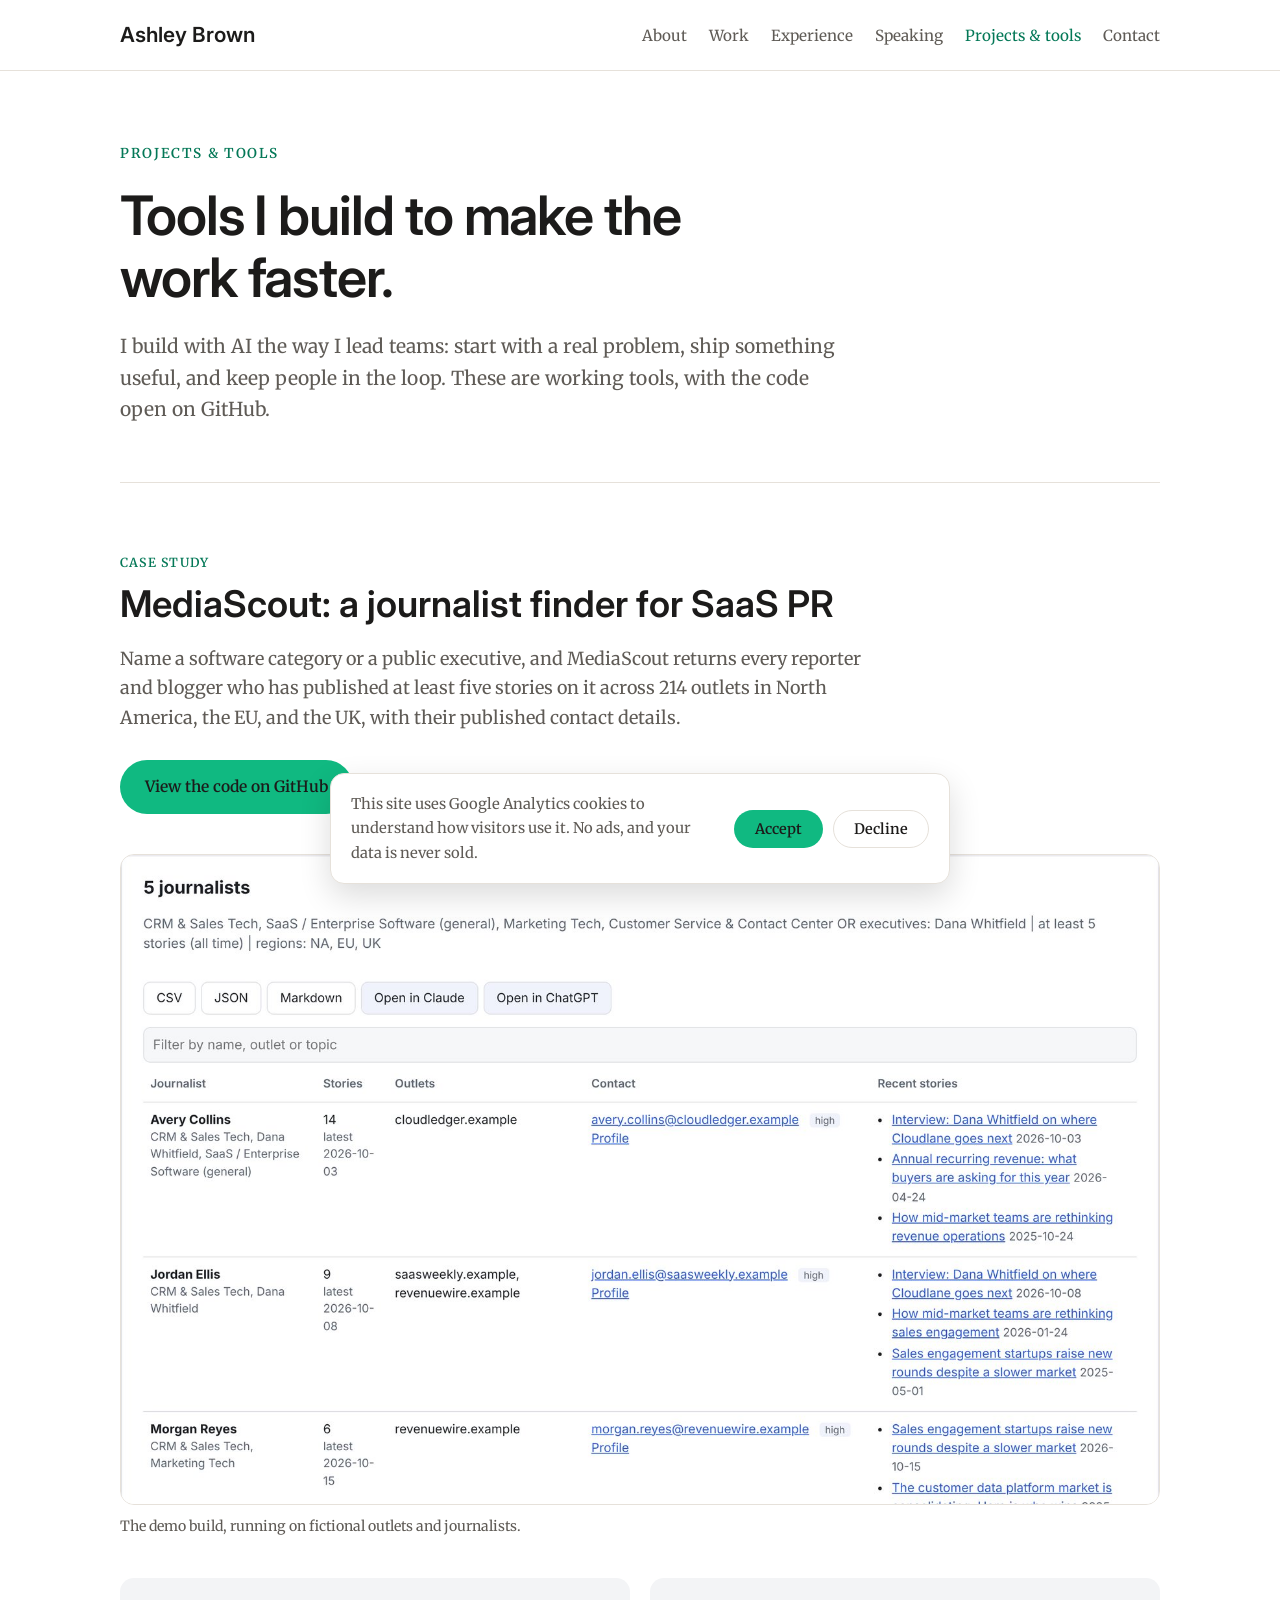
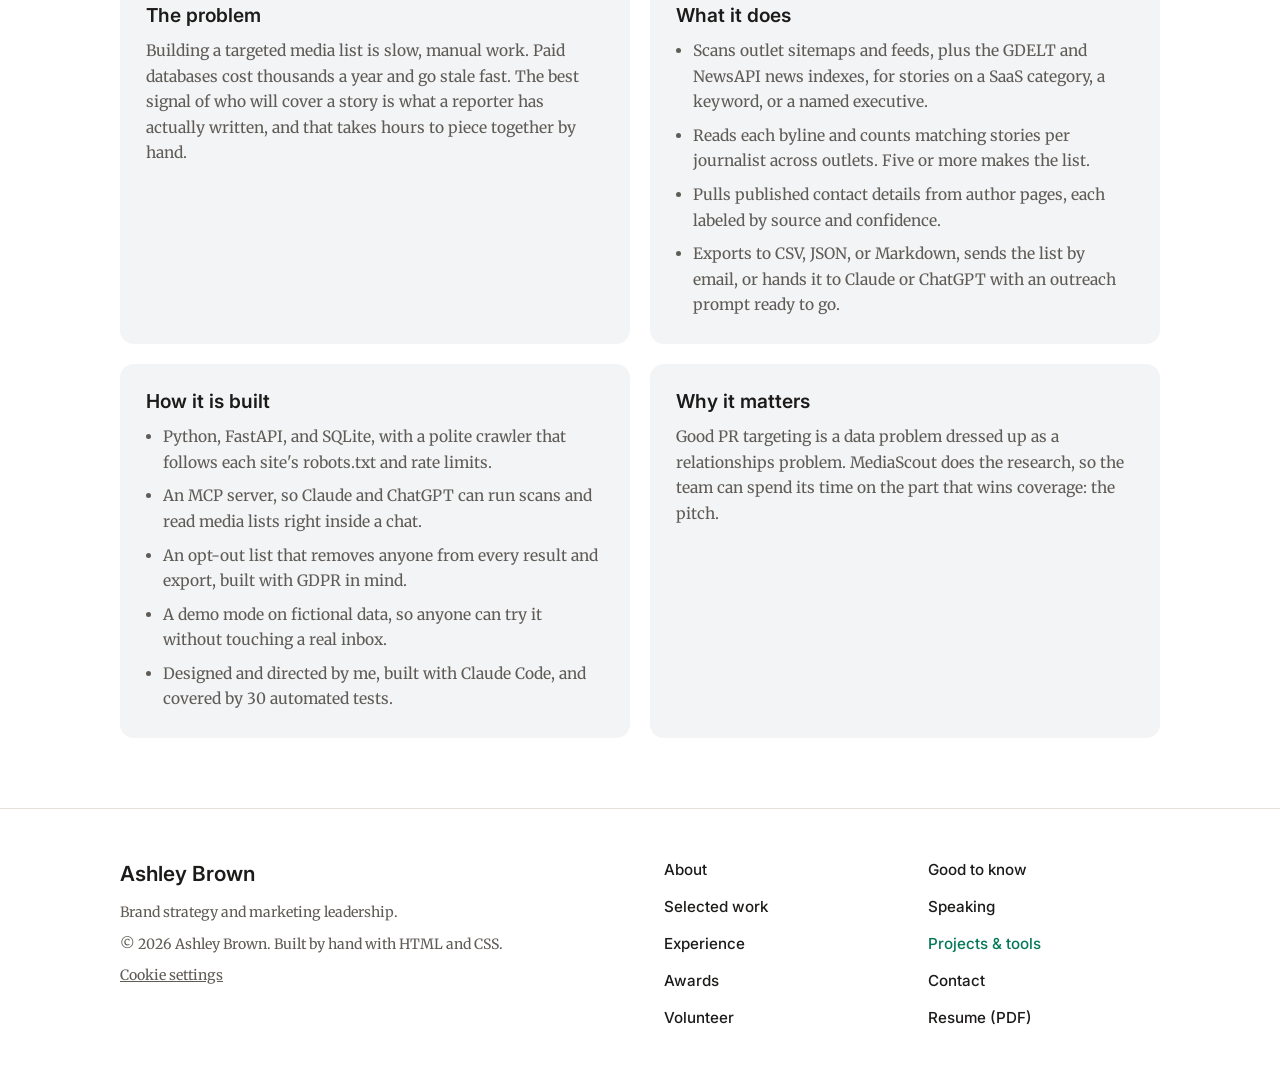
==== projects.html @ 469b83e6 "Add Projects & tools page with MediaScout case study New projects.html with a case study for MediaSc" ====
<!DOCTYPE html>
<html lang="en">
<head>
  <!-- Google tag (gtag.js) -->
  <script async src="https://www.googletagmanager.com/gtag/js?id=G-H9D0B34XHW"></script>
  <script>
    window.dataLayer = window.dataLayer || [];
    function gtag(){dataLayer.push(arguments);}
    // Consent Mode: no ads storage; analytics stays on unless the visitor declines
    gtag('consent', 'default', { ad_storage: 'denied', ad_user_data: 'denied', ad_personalization: 'denied', analytics_storage: 'granted' });
    try {
      var saved = localStorage.getItem('ga-consent');
      if (saved === 'granted' || saved === 'denied') gtag('consent', 'update', { analytics_storage: saved });
    } catch (e) {}
    gtag('js', new Date());

    gtag('config', 'G-H9D0B34XHW');
  </script>
  <meta charset="UTF-8">
  <meta name="viewport" content="width=device-width, initial-scale=1.0">
  <title>Projects and tools | Ashley Brown</title>
  <meta name="description" content="Working tools Ashley Brown has built for marketing and communications teams, including MediaScout, an AI-ready journalist finder for SaaS PR. Code on GitHub.">
  <link rel="preconnect" href="https://fonts.googleapis.com">
  <link rel="preconnect" href="https://fonts.gstatic.com" crossorigin>
  <link href="https://fonts.googleapis.com/css2?family=Inter:wght@500;600&family=Merriweather:ital,wght@0,400;0,600;0,700;1,400&display=swap" rel="stylesheet">
  <link rel="stylesheet" href="style.css">
</head>
<body>

  <header class="site-header">
    <a class="brand" href="/">Ashley Brown</a>
    <nav aria-label="Primary">
      <a href="/#about">About</a>
      <a href="/#work">Work</a>
      <a href="/#experience">Experience</a>
      <a href="speaking.html">Speaking</a>
      <a href="projects.html" aria-current="page">Projects &amp; tools</a>
      <a href="/#contact">Contact</a>
    </nav>
  </header>

  <main id="top">

    <section class="hero projects-hero">
      <p class="eyebrow">Projects &amp; tools</p>
      <h1>Tools I build to make the work faster.</h1>
      <p class="lede">I build with AI the way I lead teams: start with a real problem, ship something useful, and keep people in the loop. These are working tools, with the code open on GitHub.</p>
    </section>

    <section id="mediascout" class="section case-study">
      <p class="card-tag">Case study</p>
      <h2>MediaScout: a journalist finder for SaaS PR</h2>
      <p class="case-summary">Name a software category or a public executive, and MediaScout returns every reporter and blogger who has published at least five stories on it across 214 outlets in North America, the EU, and the UK, with their published contact details.</p>
      <div class="actions">
        <a class="btn btn-primary" href="https://github.com/ashleyastro/mediascout" target="_blank" rel="noopener noreferrer">View the code on GitHub</a>
      </div>

      <figure class="case-figure">
        <img src="images/mediascout.jpg" alt="MediaScout results table listing journalists, their story counts, outlets, contact details, and recent headlines" width="1600" height="1000" loading="lazy">
        <figcaption>The demo build, running on fictional outlets and journalists.</figcaption>
      </figure>

      <div class="case-grid">
        <div class="case-block">
          <h3>The problem</h3>
          <p>Building a targeted media list is slow, manual work. Paid databases cost thousands a year and go stale fast. The best signal of who will cover a story is what a reporter has actually written, and that takes hours to piece together by hand.</p>
        </div>
        <div class="case-block">
          <h3>What it does</h3>
          <ul class="case-list">
            <li>Scans outlet sitemaps and feeds, plus the GDELT and NewsAPI news indexes, for stories on a SaaS category, a keyword, or a named executive.</li>
            <li>Reads each byline and counts matching stories per journalist across outlets. Five or more makes the list.</li>
            <li>Pulls published contact details from author pages, each labeled by source and confidence.</li>
            <li>Exports to CSV, JSON, or Markdown, sends the list by email, or hands it to Claude or ChatGPT with an outreach prompt ready to go.</li>
          </ul>
        </div>
        <div class="case-block">
          <h3>How it is built</h3>
          <ul class="case-list">
            <li>Python, FastAPI, and SQLite, with a polite crawler that follows each site's robots.txt and rate limits.</li>
            <li>An MCP server, so Claude and ChatGPT can run scans and read media lists right inside a chat.</li>
            <li>An opt-out list that removes anyone from every result and export, built with GDPR in mind.</li>
            <li>A demo mode on fictional data, so anyone can try it without touching a real inbox.</li>
            <li>Designed and directed by me, built with Claude Code, and covered by 30 automated tests.</li>
          </ul>
        </div>
        <div class="case-block">
          <h3>Why it matters</h3>
          <p>Good PR targeting is a data problem dressed up as a relationships problem. MediaScout does the research, so the team can spend its time on the part that wins coverage: the pitch.</p>
        </div>
      </div>
    </section>

  </main>

  <footer class="site-footer">
    <div class="footer-inner">
      <div class="footer-id">
        <a class="brand" href="/">Ashley Brown</a>
        <p>Brand strategy and marketing leadership.</p>
        <p>&copy; <span id="year">2026</span> Ashley Brown. Built by hand with HTML and CSS.</p>
        <p><button type="button" class="link-button" id="consent-settings">Cookie settings</button></p>
      </div>
      <nav class="footer-nav" aria-label="Footer">
        <a href="/#about">About</a>
        <a href="/#work">Selected work</a>
        <a href="/#experience">Experience</a>
        <a href="/#awards">Awards</a>
        <a href="/#volunteer">Volunteer</a>
        <a href="/#facts">Good to know</a>
        <a href="speaking.html">Speaking</a>
        <a href="projects.html" aria-current="page">Projects &amp; tools</a>
        <a href="/#contact">Contact</a>
        <a href="Ashley_Brown_Resume.pdf" download>Resume (PDF)</a>
      </nav>
    </div>
  </footer>

  <div class="consent" id="consent" role="region" aria-label="Cookie consent" hidden>
    <p>This site uses Google Analytics cookies to understand how visitors use it. No ads, and your data is never sold.</p>
    <div class="consent-actions">
      <button type="button" class="btn btn-primary" id="consent-accept">Accept</button>
      <button type="button" class="btn btn-ghost" id="consent-decline">Decline</button>
    </div>
  </div>

  <script src="site.js"></script>
</body>
</html>
---- style.css ----
:root {
  --bg: #FFFFFF;
  --surface: #ffffff;
  --card: #F3F4F6;
  --text: #1c1b1a;
  --muted: #5f5b56;
  --line: #e6e1da;
  --accent: #10B981;
  --accent-text: #047857;
  --accent-ink: #1c1b1a;
  --radius: 14px;
  --max: 1040px;
}

@media (prefers-color-scheme: dark) {
  :root {
    --bg: #141312;
    --surface: #1d1b1a;
    --card: #1d1b1a;
    --text: #f2efea;
    --muted: #a8a29a;
    --line: #2d2a28;
    --accent: #10B981;
    --accent-text: #10B981;
    --accent-ink: #141312;
  }
}

* { box-sizing: border-box; }

html { scroll-behavior: smooth; }

body {
  margin: 0;
  background: var(--bg);
  color: var(--text);
  font-family: "Merriweather", Georgia, "Times New Roman", serif;
  line-height: 1.65;
  -webkit-font-smoothing: antialiased;
}

a { color: inherit; }

h1, h2, h3 {
  font-family: "Inter", system-ui, -apple-system, "Segoe UI", sans-serif;
  font-weight: 600;
  line-height: 1.15;
  margin: 0;
}

/* Header */
.site-header {
  position: sticky;
  top: 0;
  z-index: 10;
  display: flex;
  justify-content: space-between;
  align-items: center;
  padding: 18px max(24px, calc((100% - var(--max)) / 2));
  background: color-mix(in srgb, var(--bg) 88%, transparent);
  backdrop-filter: blur(10px);
  border-bottom: 1px solid var(--line);
}

.brand {
  font-family: "Inter", system-ui, -apple-system, "Segoe UI", sans-serif;
  font-size: 1.3rem;
  font-weight: 600;
  text-decoration: none;
}

.site-header nav { display: flex; gap: 22px; }

.site-header nav a {
  text-decoration: none;
  font-size: 0.95rem;
  color: var(--muted);
  transition: color 0.2s;
}

.site-header nav a:hover,
.site-header nav a[aria-current="page"] { color: var(--accent-text); }

/* Layout */
main { padding: 0 24px; }

.hero,
.section {
  max-width: var(--max);
  margin: 0 auto;
}

.hero { padding: 110px 0 90px; }

.eyebrow {
  margin: 0 0 18px;
  font-size: 0.85rem;
  font-weight: 600;
  letter-spacing: 0.12em;
  text-transform: uppercase;
  color: var(--accent-text);
}

.hero h1 {
  font-size: clamp(2.4rem, 6vw, 4.4rem);
  max-width: 16ch;
  letter-spacing: -0.02em;
}

.lede {
  max-width: 56ch;
  margin: 26px 0 34px;
  font-size: 1.2rem;
  color: var(--muted);
}

.actions { display: flex; flex-wrap: wrap; gap: 14px; }

/* Company logo row */
.logo-row { margin-top: 56px; }

.logo-row-label {
  margin: 0 0 16px;
  font-size: 0.78rem;
  font-weight: 600;
  letter-spacing: 0.12em;
  text-transform: uppercase;
  color: var(--muted);
}

.logo-row ul {
  display: flex;
  flex-wrap: wrap;
  align-items: center;
  gap: 22px 44px;
  margin: 0;
  padding: 0;
  list-style: none;
}

/* Full-color logos; dark mode swaps in white-text versions via <picture> */
.logo-row picture { display: block; }

.logo-row img {
  display: block;
  width: auto;
  height: var(--h);
}



/* Buttons */
.btn {
  display: inline-block;
  padding: 13px 24px;
  border-radius: 999px;
  font-weight: 600;
  font-size: 0.97rem;
  text-decoration: none;
  border: 1px solid transparent;
  transition: transform 0.15s, background 0.2s, border-color 0.2s;
}

.btn:hover { transform: translateY(-2px); }

.btn-primary {
  background: var(--accent);
  color: var(--accent-ink);
}

.btn-ghost {
  border-color: var(--line);
  background: var(--surface);
}

.btn-ghost:hover { border-color: var(--accent); }

/* Sections */
.section {
  padding: 70px 0;
  border-top: 1px solid var(--line);
}

.section h2 {
  font-size: clamp(1.7rem, 3.5vw, 2.3rem);
  margin-bottom: 30px;
}

.about-grid {
  display: grid;
  grid-template-columns: repeat(auto-fit, minmax(280px, 1fr));
  gap: 30px;
  font-size: 1.08rem;
  color: var(--muted);
}

.about-grid p { margin: 0; }

/* Cards */
.cards {
  display: grid;
  grid-template-columns: repeat(auto-fit, minmax(240px, 1fr));
  gap: 20px;
}

.card {
  display: flex;
  flex-direction: column;
  overflow: hidden;
  padding: 26px;
  background: var(--card);
  border: 1px solid transparent;
  border-radius: var(--radius);
  transition: transform 0.2s, border-color 0.2s;
}

.card:hover {
  transform: translateY(-4px);
  border-color: var(--accent);
}

.card-tag {
  margin: 0 0 10px;
  font-size: 0.78rem;
  font-weight: 600;
  letter-spacing: 0.1em;
  text-transform: uppercase;
  color: var(--accent-text);
}

.card h3 { font-size: 1.3rem; margin-bottom: 10px; }
.card h3 + p { margin: 0; color: var(--muted); font-size: 0.97rem; }

.card-thumb {
  display: block;
  width: calc(100% + 52px);
  height: auto;
  aspect-ratio: 16 / 10;
  margin: -26px -26px 22px;
  object-fit: cover;
  object-position: top;
  border-bottom: 1px solid var(--line);
}

.card-thumb-text {
  display: flex;
  align-items: center;
  justify-content: center;
  padding: 0 20px;
  font-family: "Inter", system-ui, -apple-system, "Segoe UI", sans-serif;
  font-size: 1.3rem;
  font-weight: 600;
  text-align: center;
  color: #ffffff;
}

.thumb-coke { background: #E61D2B; }
.thumb-aws { background: #232F3E; }

.card-link {
  margin-top: auto;
  padding-top: 18px;
  font-family: "Inter", system-ui, -apple-system, "Segoe UI", sans-serif;
  font-size: 0.95rem;
  font-weight: 600;
  color: var(--accent-text);
  text-decoration: none;
}

.card-link:hover { text-decoration: underline; }

/* Timeline */
.timeline {
  list-style: none;
  margin: 0;
  padding: 0;
}

.timeline li {
  display: grid;
  grid-template-columns: 120px 1fr;
  gap: 24px;
  padding: 24px 0;
  border-bottom: 1px solid var(--line);
}

.timeline li:last-child { border-bottom: 0; }

.when {
  font-size: 0.9rem;
  font-weight: 600;
  color: var(--muted);
  padding-top: 4px;
}

.what h3 { font-size: 1.25rem; }

.what h3 span {
  font-family: "Inter", sans-serif;
  font-size: 0.95rem;
  font-weight: 500;
  color: var(--accent-text);
  margin-left: 8px;
}

.what p { margin: 8px 0 0; color: var(--muted); }

/* Speaking */
.speaking-hero {
  display: grid;
  grid-template-columns: minmax(0, 1fr) 240px;
  gap: 64px;
  align-items: center;
  padding: 72px 0 64px;
}

.speaking-hero h1 {
  max-width: 18ch;
  font-size: clamp(2.2rem, 4.6vw, 3.4rem);
}

.speaking-hero .lede { max-width: 60ch; margin: 22px 0 30px; }

.headshot {
  display: block;
  width: 100%;
  height: auto;
  aspect-ratio: 1;
  object-fit: cover;
  border-radius: 50%;
}

.cards-2 { grid-template-columns: repeat(2, minmax(0, 1fr)); }

.cta-band {
  display: flex;
  flex-wrap: wrap;
  align-items: center;
  justify-content: space-between;
  gap: 18px 32px;
  margin-top: 20px;
  padding: 28px 32px;
  background: var(--card);
  border-radius: var(--radius);
}

.cta-band h3 { font-size: 1.3rem; }
.cta-band p { margin: 6px 0 0; color: var(--muted); }

/* Projects and tools */
.projects-hero { padding: 72px 0 56px; }
.projects-hero h1 { font-size: clamp(2.2rem, 4.6vw, 3.4rem); max-width: 18ch; }
.projects-hero .lede { max-width: 60ch; margin: 22px 0 0; }

.case-study h2 { margin-bottom: 18px; }
.case-summary { max-width: 62ch; margin: 0 0 28px; font-size: 1.12rem; color: var(--muted); }

.case-figure { margin: 40px 0 0; }
.case-figure img {
  display: block;
  width: 100%;
  height: auto;
  border: 1px solid var(--line);
  border-radius: var(--radius);
}
.case-figure figcaption { margin-top: 10px; font-size: 0.88rem; color: var(--muted); }

.case-grid {
  display: grid;
  grid-template-columns: repeat(2, minmax(0, 1fr));
  gap: 20px;
  margin-top: 40px;
}
.case-block { padding: 26px; background: var(--card); border-radius: var(--radius); }
.case-block h3 { font-size: 1.2rem; margin-bottom: 12px; }
.case-block p { margin: 0; color: var(--muted); font-size: 0.97rem; }
.case-list { margin: 0; padding-left: 1.1em; color: var(--muted); font-size: 0.97rem; }
.case-list li + li { margin-top: 8px; }

/* Awards and volunteer */
.honors {
  list-style: none;
  margin: 0;
  padding: 0;
}

.honors li {
  display: grid;
  grid-template-columns: 280px minmax(0, 1fr);
  gap: 24px;
  align-items: baseline;
  padding: 16px 0;
  border-bottom: 1px solid var(--line);
}

.honors li:first-child { padding-top: 0; }
.honors li:last-child { border-bottom: 0; padding-bottom: 0; }

.honors h3 { font-size: 1.1rem; }
.honors p { margin: 0; color: var(--muted); }
.honors .fact { color: var(--text); }

.honors-logos li { align-items: center; }

.logo-chip {
  display: flex;
  align-items: center;
  justify-content: center;
  width: 160px;
  height: 52px;
  padding: 0 16px;
  background: #ffffff;
  border: 1px solid var(--line);
  border-radius: 10px;
}

.logo-chip .logo { display: block; width: auto; max-width: 100%; height: 24px; }
.logo-chip .logo-tall { height: 30px; }

.logo-chip-text {
  font-family: "Inter", system-ui, -apple-system, "Segoe UI", sans-serif;
  font-size: 0.85rem;
  font-weight: 600;
  line-height: 1.2;
  text-align: center;
  color: #1c1b1a;
}

/* Contact */
.contact p { max-width: 52ch; margin: 0 0 26px; color: var(--muted); font-size: 1.1rem; }

.links {
  display: flex;
  flex-wrap: wrap;
  gap: 12px 22px;
  list-style: none;
  padding: 0;
  margin: 28px 0 0;
}

.links a { color: var(--muted); }
.links a:hover { color: var(--accent-text); }

/* Footer */
.site-footer {
  padding: 48px 24px 40px;
  font-size: 0.88rem;
  color: var(--muted);
  border-top: 1px solid var(--line);
}

.footer-inner {
  display: grid;
  grid-template-columns: minmax(0, 1fr) minmax(0, 1fr);
  gap: 32px 48px;
  max-width: var(--max);
  margin: 0 auto;
}

.site-footer p { margin: 0; }
.footer-id .brand { display: inline-block; margin-bottom: 10px; color: var(--text); }
.footer-id p + p { margin-top: 8px; }

.footer-nav {
  display: grid;
  grid-template-columns: repeat(2, minmax(0, 1fr));
  grid-template-rows: repeat(5, auto);
  grid-auto-flow: column;
  gap: 12px 32px;
  align-content: start;
}

.footer-nav a {
  font-family: "Inter", system-ui, -apple-system, "Segoe UI", sans-serif;
  font-size: 0.95rem;
  font-weight: 500;
  color: var(--text);
  text-decoration: none;
}

.footer-nav a:hover,
.footer-nav a[aria-current="page"] { color: var(--accent-text); }

.link-button {
  padding: 0;
  border: 0;
  background: none;
  font: inherit;
  color: inherit;
  text-decoration: underline;
  cursor: pointer;
}

.link-button:hover { color: var(--accent-text); }

/* Consent banner */
.consent {
  position: fixed;
  left: 50%;
  bottom: 16px;
  z-index: 20;
  transform: translateX(-50%);
  display: flex;
  flex-wrap: wrap;
  align-items: center;
  gap: 14px 20px;
  width: calc(100% - 32px);
  max-width: 620px;
  padding: 18px 20px;
  background: var(--surface);
  border: 1px solid var(--line);
  border-radius: var(--radius);
  box-shadow: 0 12px 32px rgba(0, 0, 0, 0.14);
}

.consent[hidden] { display: none; }

.consent p {
  flex: 1 1 280px;
  margin: 0;
  font-size: 0.92rem;
  color: var(--muted);
}

.consent-actions { display: flex; gap: 10px; }

.consent .btn {
  padding: 9px 20px;
  font-family: inherit;
  font-size: 0.9rem;
  cursor: pointer;
}

.consent .btn-ghost { color: var(--text); }

/* Mobile */
@media (max-width: 640px) {
  .site-header nav { gap: 14px; }
  .site-header nav a { font-size: 0.85rem; }
  .hero { padding: 70px 0 60px; }
  .logo-row { margin-top: 44px; }
  .logo-row ul { gap: 16px 22px; }
  .logo-row img { height: calc(var(--h) * 0.72); }
  .site-header { flex-wrap: wrap; row-gap: 10px; }
  .site-header nav { width: 100%; justify-content: space-between; }
  .speaking-hero { grid-template-columns: 1fr; gap: 28px; padding: 48px 0 44px; }
  .headshot { width: 160px; order: -1; }
  .footer-inner { grid-template-columns: 1fr; }
  .cta-band { padding: 24px; }
  .cards-2 { grid-template-columns: 1fr; }
  .case-grid { grid-template-columns: 1fr; }
  .projects-hero { padding: 48px 0 40px; }
  .site-header nav { display: grid; grid-template-columns: repeat(3, auto); justify-content: space-between; row-gap: 6px; }
  .timeline li { grid-template-columns: 1fr; gap: 4px; }
  .honors li { grid-template-columns: 1fr; gap: 4px; }
  .honors-logos li { gap: 10px; }
}

@media (prefers-reduced-motion: reduce) {
  html { scroll-behavior: auto; }
  * { transition: none !important; }
}
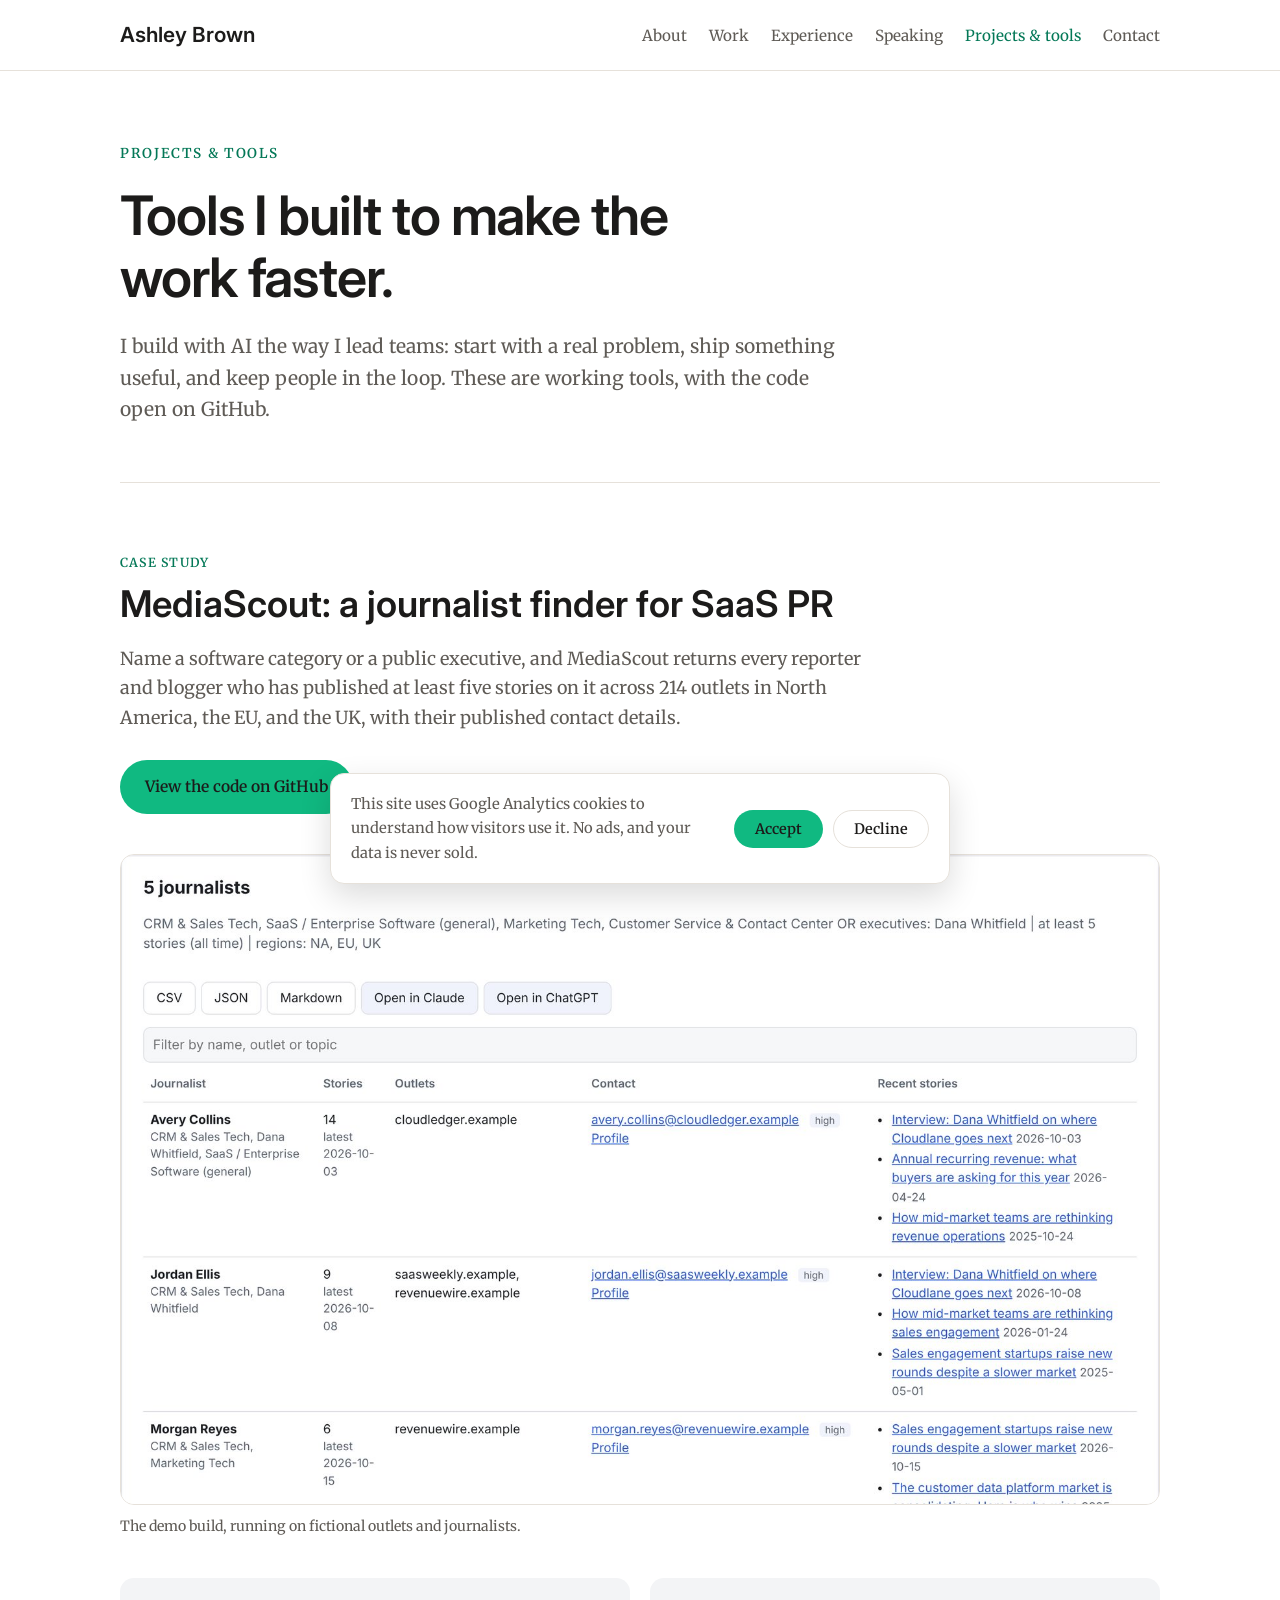
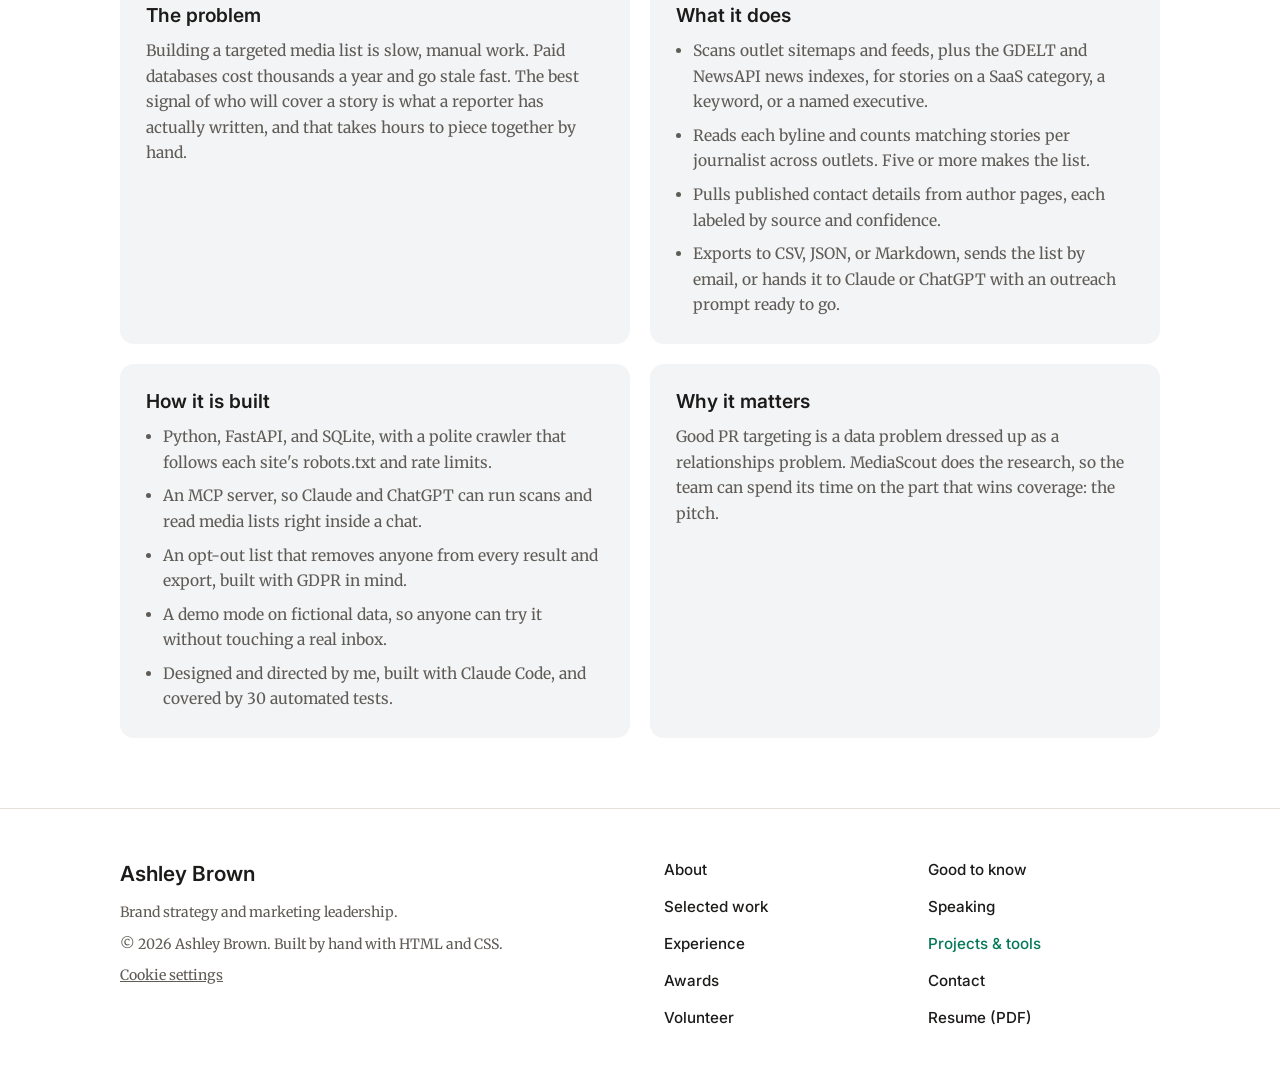
==== commit 56ceb226: "Projects page headline: Tools I built to make the work faster Co-Authored-By: Claude Opus 5.5 <norep" ====
--- a/projects.html
+++ b/projects.html
@@ -43,7 +43,7 @@
 
     <section class="hero projects-hero">
       <p class="eyebrow">Projects &amp; tools</p>
-      <h1>Tools I build to make the work faster.</h1>
+      <h1>Tools I built to make the work faster.</h1>
       <p class="lede">I build with AI the way I lead teams: start with a real problem, ship something useful, and keep people in the loop. These are working tools, with the code open on GitHub.</p>
     </section>
 
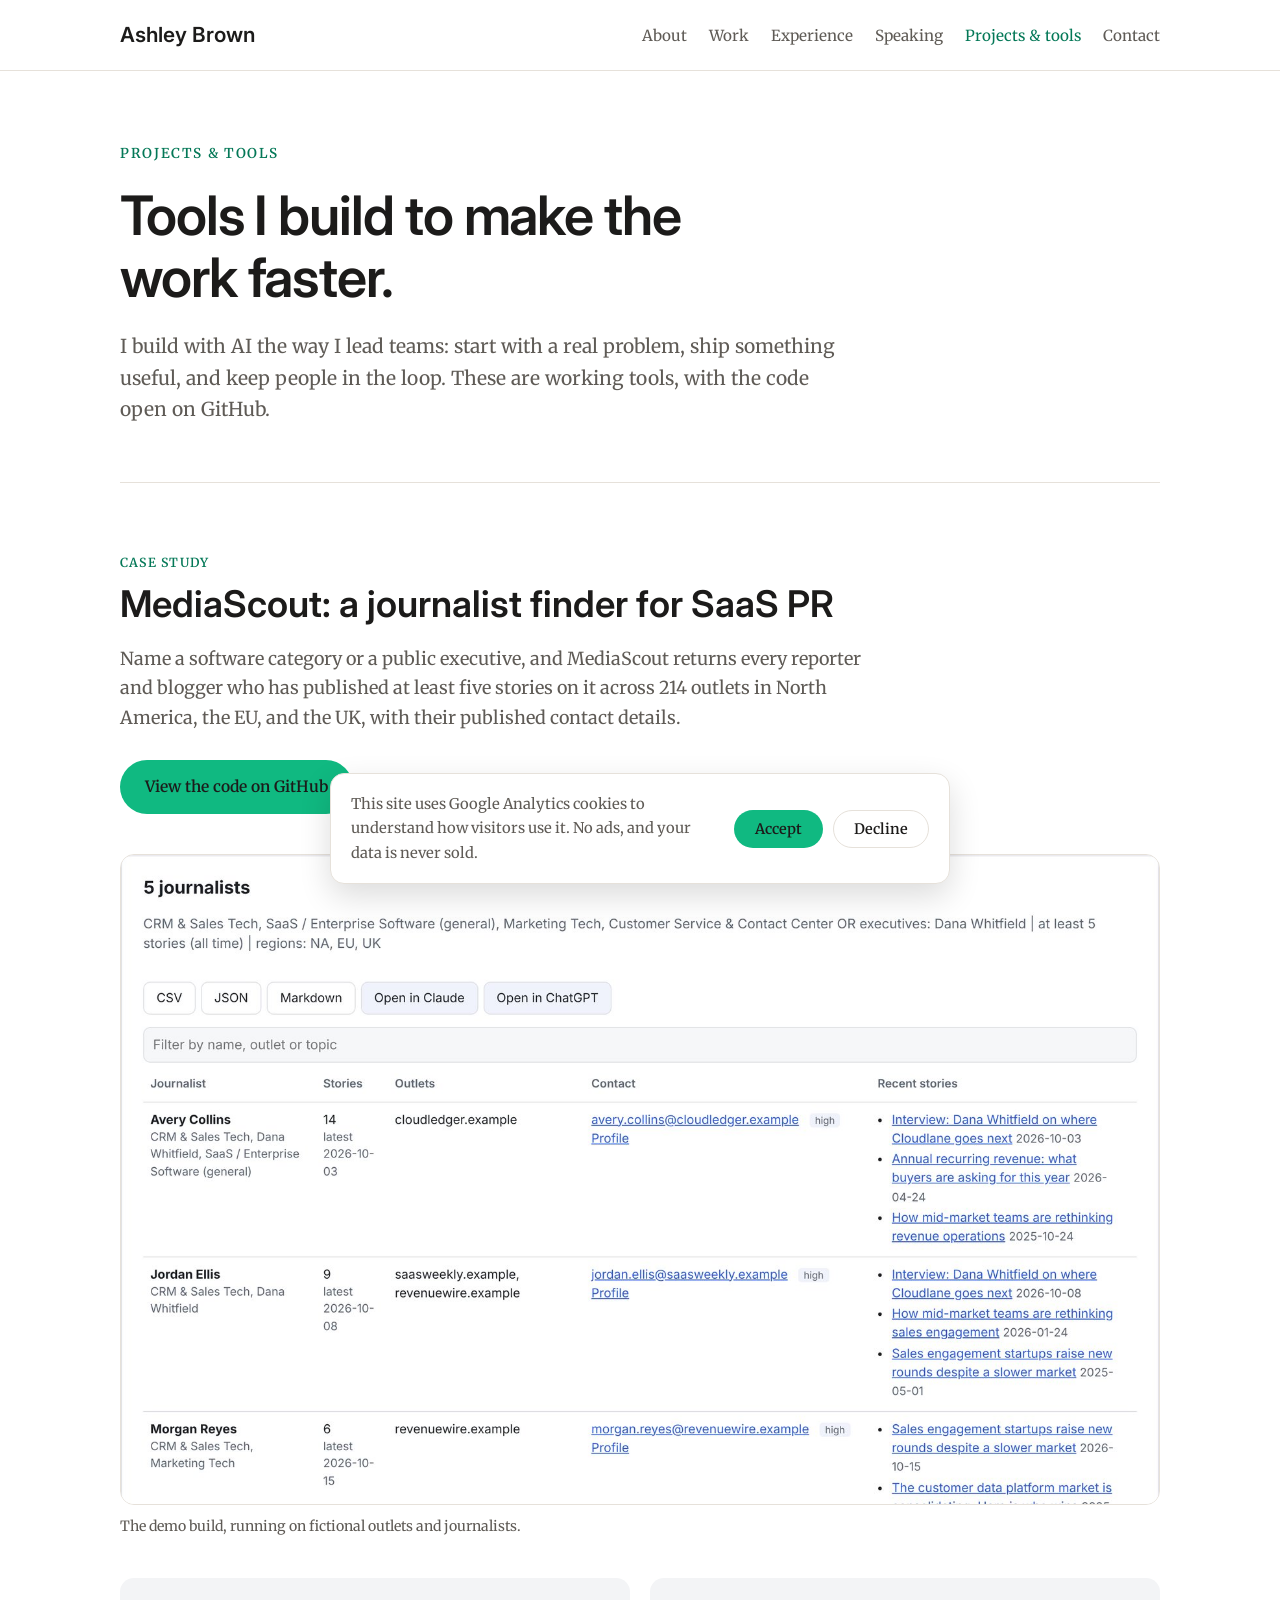
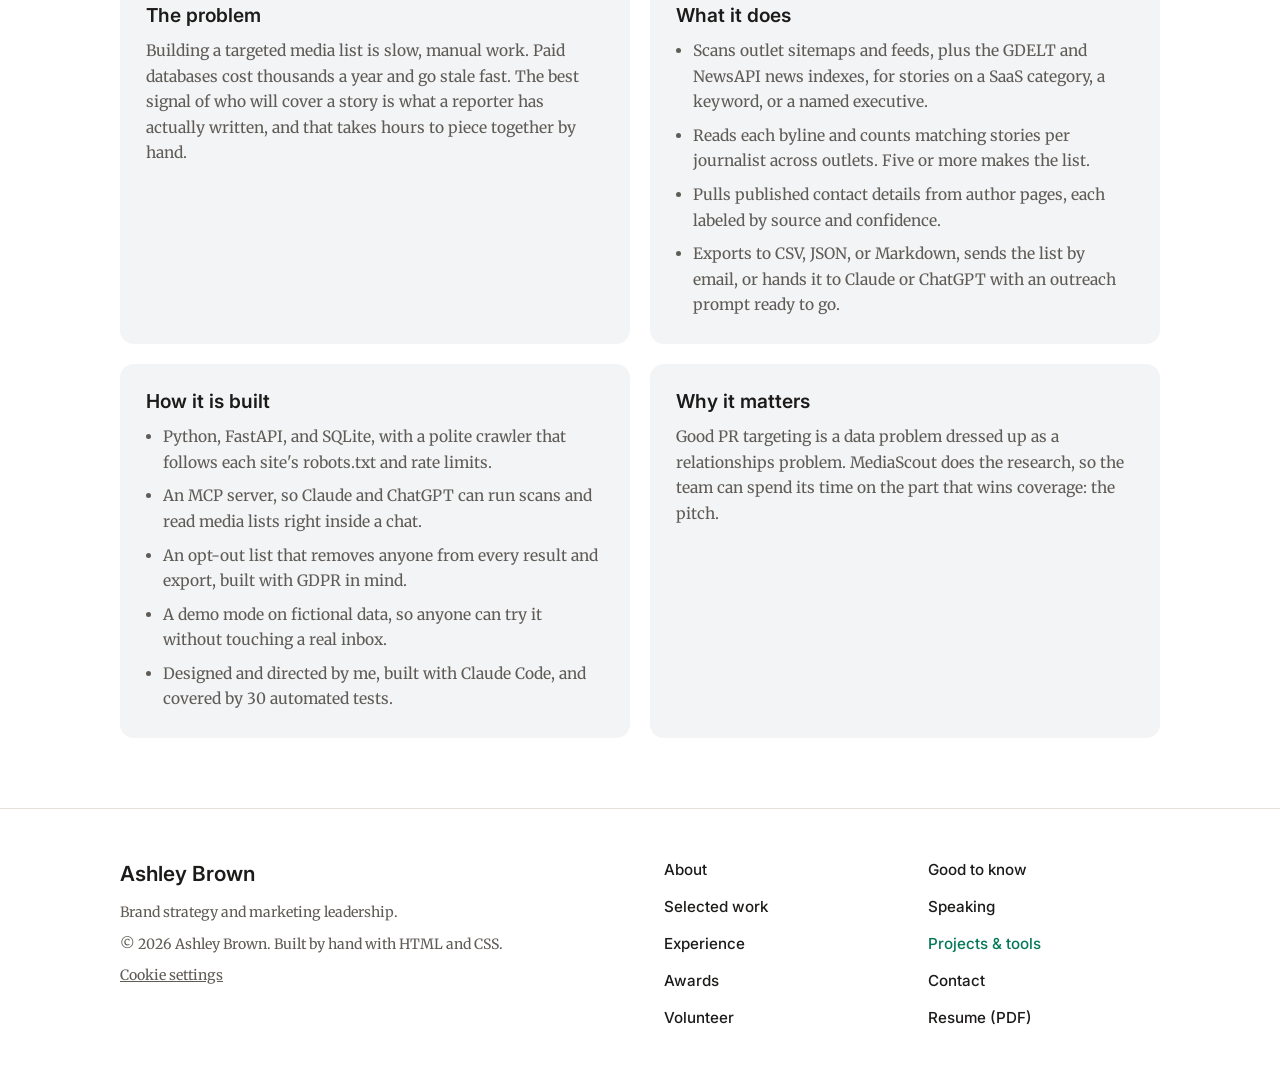
==== commit 31acc667: "Projects page headline back to: Tools I build to make the work faster Co-Authored-By: Claude Opus 5." ====
--- a/projects.html
+++ b/projects.html
@@ -43,7 +43,7 @@
 
     <section class="hero projects-hero">
       <p class="eyebrow">Projects &amp; tools</p>
-      <h1>Tools I built to make the work faster.</h1>
+      <h1>Tools I build to make the work faster.</h1>
       <p class="lede">I build with AI the way I lead teams: start with a real problem, ship something useful, and keep people in the loop. These are working tools, with the code open on GitHub.</p>
     </section>
 
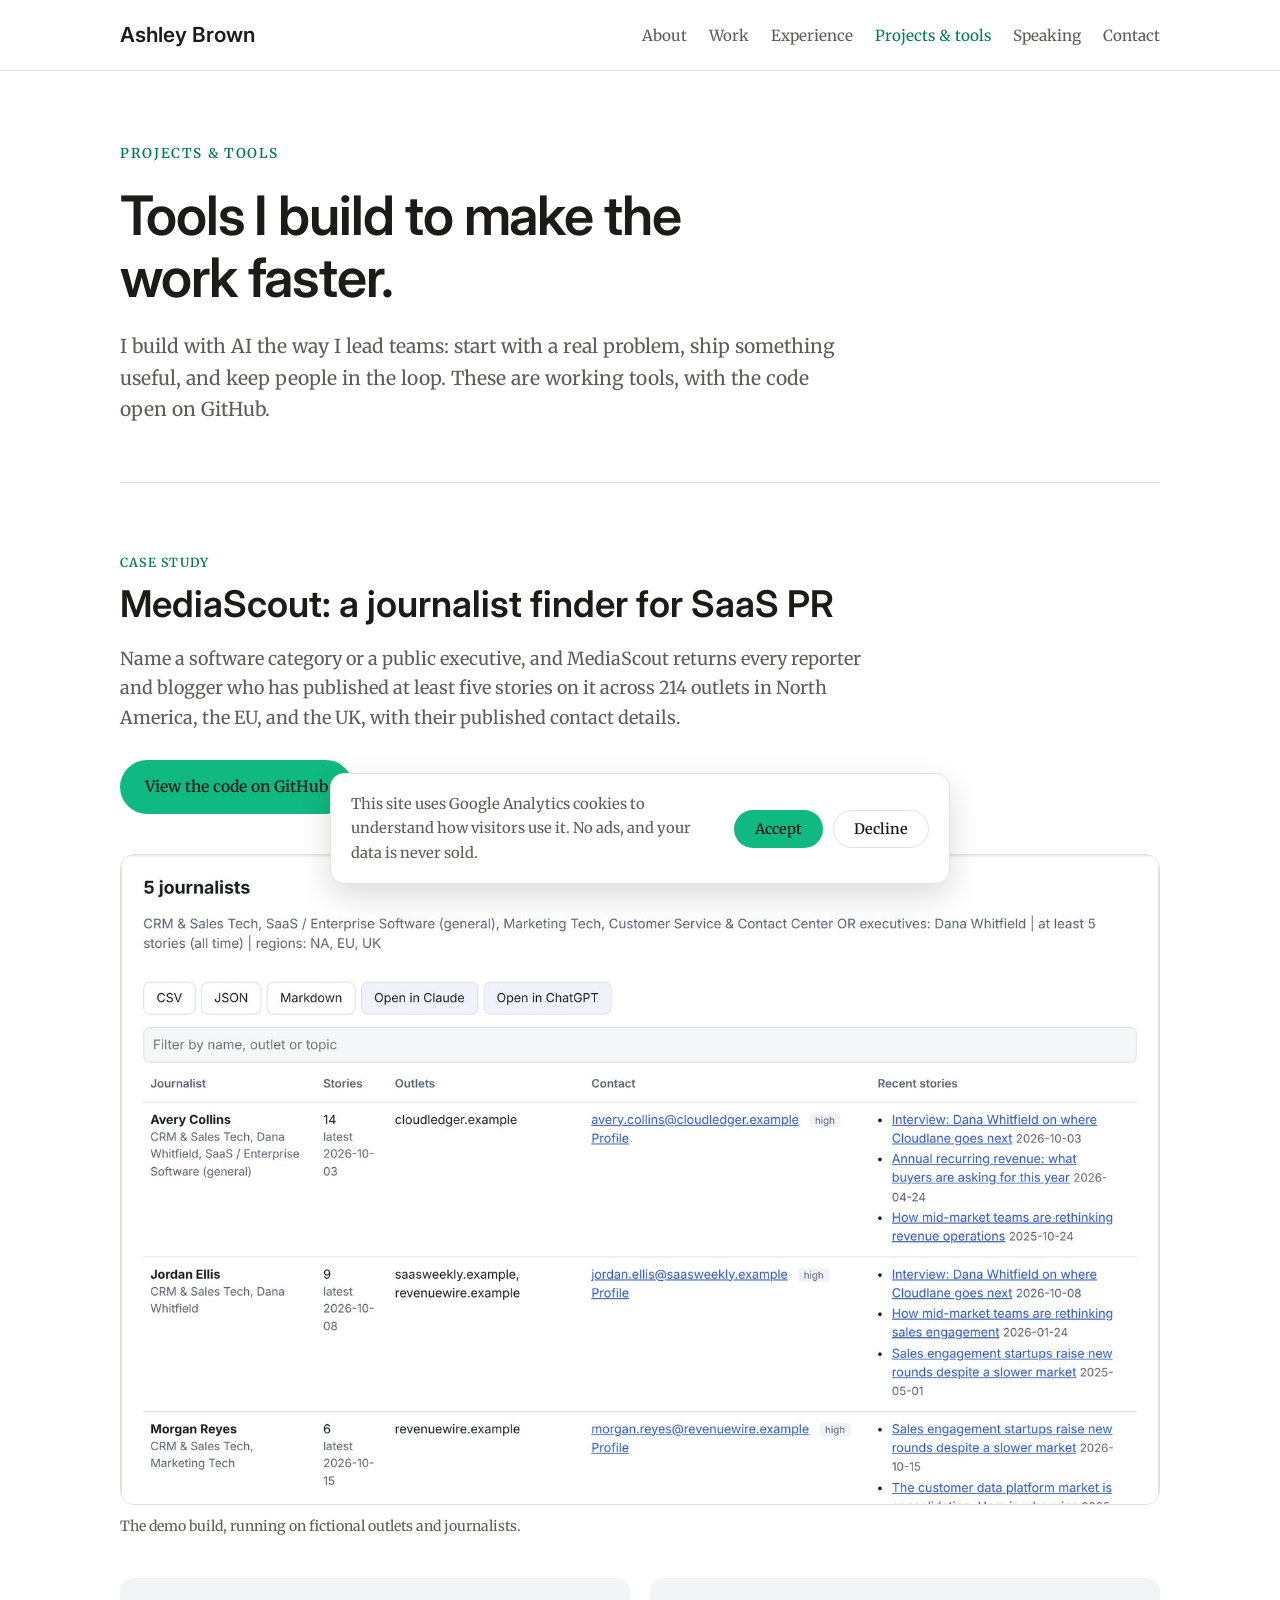
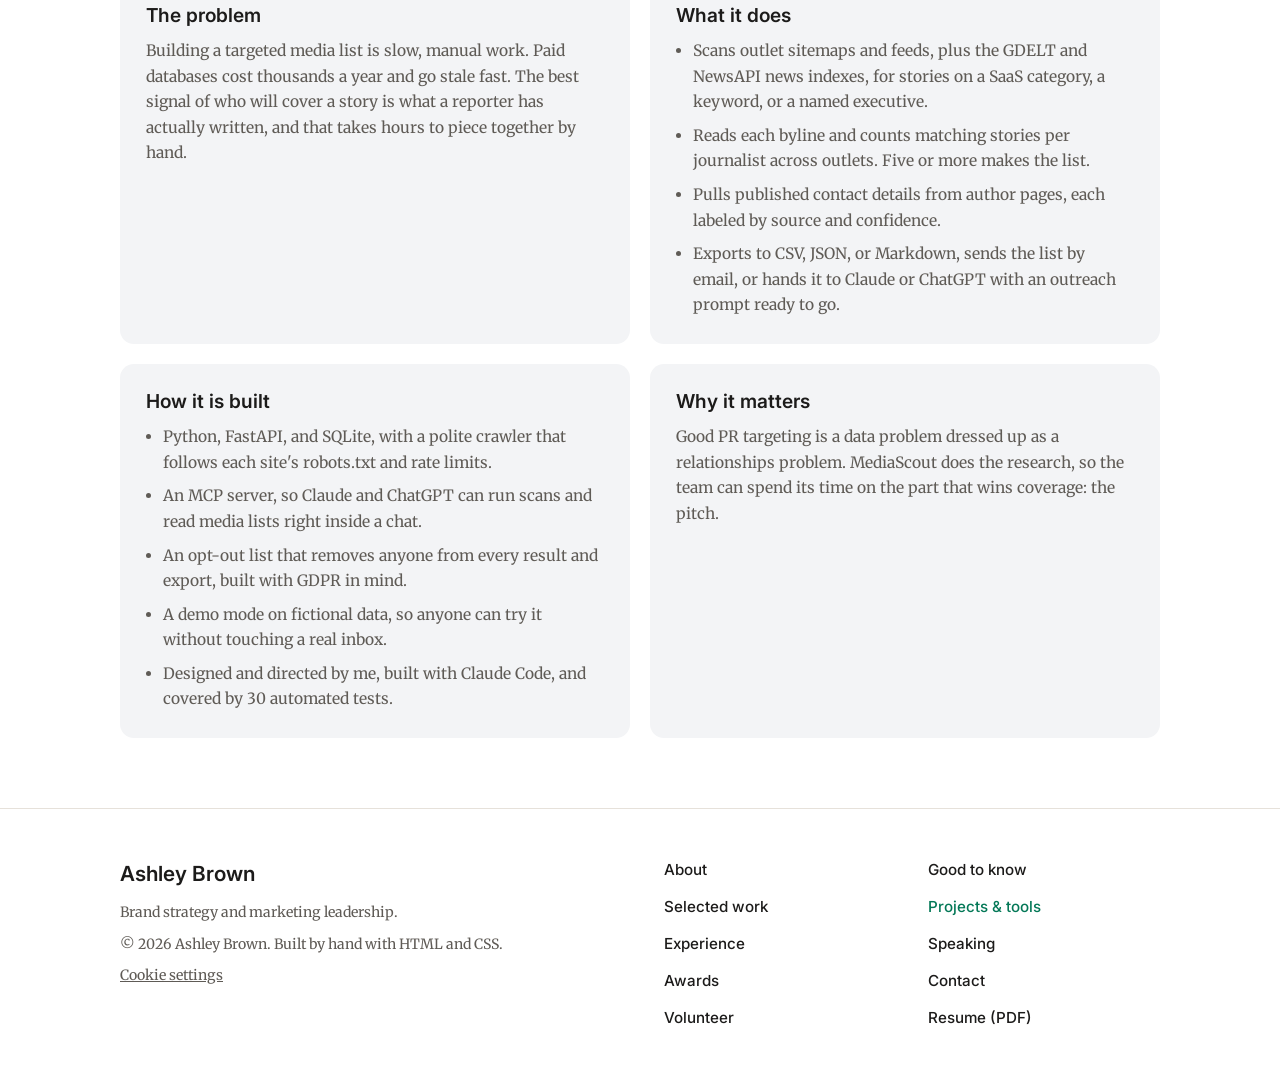
==== commit e70bb3c8: "Put Projects & tools before Speaking in menus; move Projects section below Experience Co-Authored-By" ====
--- a/projects.html
+++ b/projects.html
@@ -33,8 +33,8 @@
       <a href="/#about">About</a>
       <a href="/#work">Work</a>
       <a href="/#experience">Experience</a>
+      <a href="projects.html" aria-current="page">Projects &amp; tools</a>
       <a href="speaking.html">Speaking</a>
-      <a href="projects.html" aria-current="page">Projects &amp; tools</a>
       <a href="/#contact">Contact</a>
     </nav>
   </header>
@@ -108,8 +108,8 @@
         <a href="/#awards">Awards</a>
         <a href="/#volunteer">Volunteer</a>
         <a href="/#facts">Good to know</a>
+        <a href="projects.html" aria-current="page">Projects &amp; tools</a>
         <a href="speaking.html">Speaking</a>
-        <a href="projects.html" aria-current="page">Projects &amp; tools</a>
         <a href="/#contact">Contact</a>
         <a href="Ashley_Brown_Resume.pdf" download>Resume (PDF)</a>
       </nav>
--- a/style.css
+++ b/style.css
@@ -268,6 +268,39 @@
 }
 
 .card-link:hover { text-decoration: underline; }
+
+/* Projects feature */
+.feature {
+  display: grid;
+  grid-template-columns: minmax(0, 1fr) 320px;
+  gap: 36px;
+  align-items: center;
+  padding: 32px;
+  background: var(--card);
+  border: 1px solid transparent;
+  border-radius: var(--radius);
+  transition: border-color 0.2s;
+}
+
+.feature:hover { border-color: var(--accent); }
+
+.feature-body h3 { font-size: 1.4rem; margin-bottom: 12px; }
+.feature-body p:not(.card-tag) { margin: 0 0 12px; color: var(--muted); font-size: 0.97rem; }
+.feature-body .actions { gap: 10px; margin-top: 20px; }
+.feature-body .btn { padding: 10px 20px; font-size: 0.92rem; }
+
+.feature-media { display: block; }
+
+.feature-media img {
+  display: block;
+  width: 100%;
+  height: auto;
+  aspect-ratio: 16 / 10;
+  object-fit: cover;
+  object-position: left top;
+  border: 1px solid var(--line);
+  border-radius: 10px;
+}
 
 /* Timeline */
 .timeline {
@@ -548,6 +581,10 @@
   .footer-inner { grid-template-columns: 1fr; }
   .cta-band { padding: 24px; }
   .cards-2 { grid-template-columns: 1fr; }
+  .feature { grid-template-columns: 1fr; gap: 20px; padding: 24px; }
+  .feature-media { order: -1; max-width: 320px; }
+  .feature-body .actions { flex-direction: column; }
+  .feature-body .btn { text-align: center; }
   .case-grid { grid-template-columns: 1fr; }
   .projects-hero { padding: 48px 0 40px; }
   .site-header nav { display: grid; grid-template-columns: repeat(3, auto); justify-content: space-between; row-gap: 6px; }
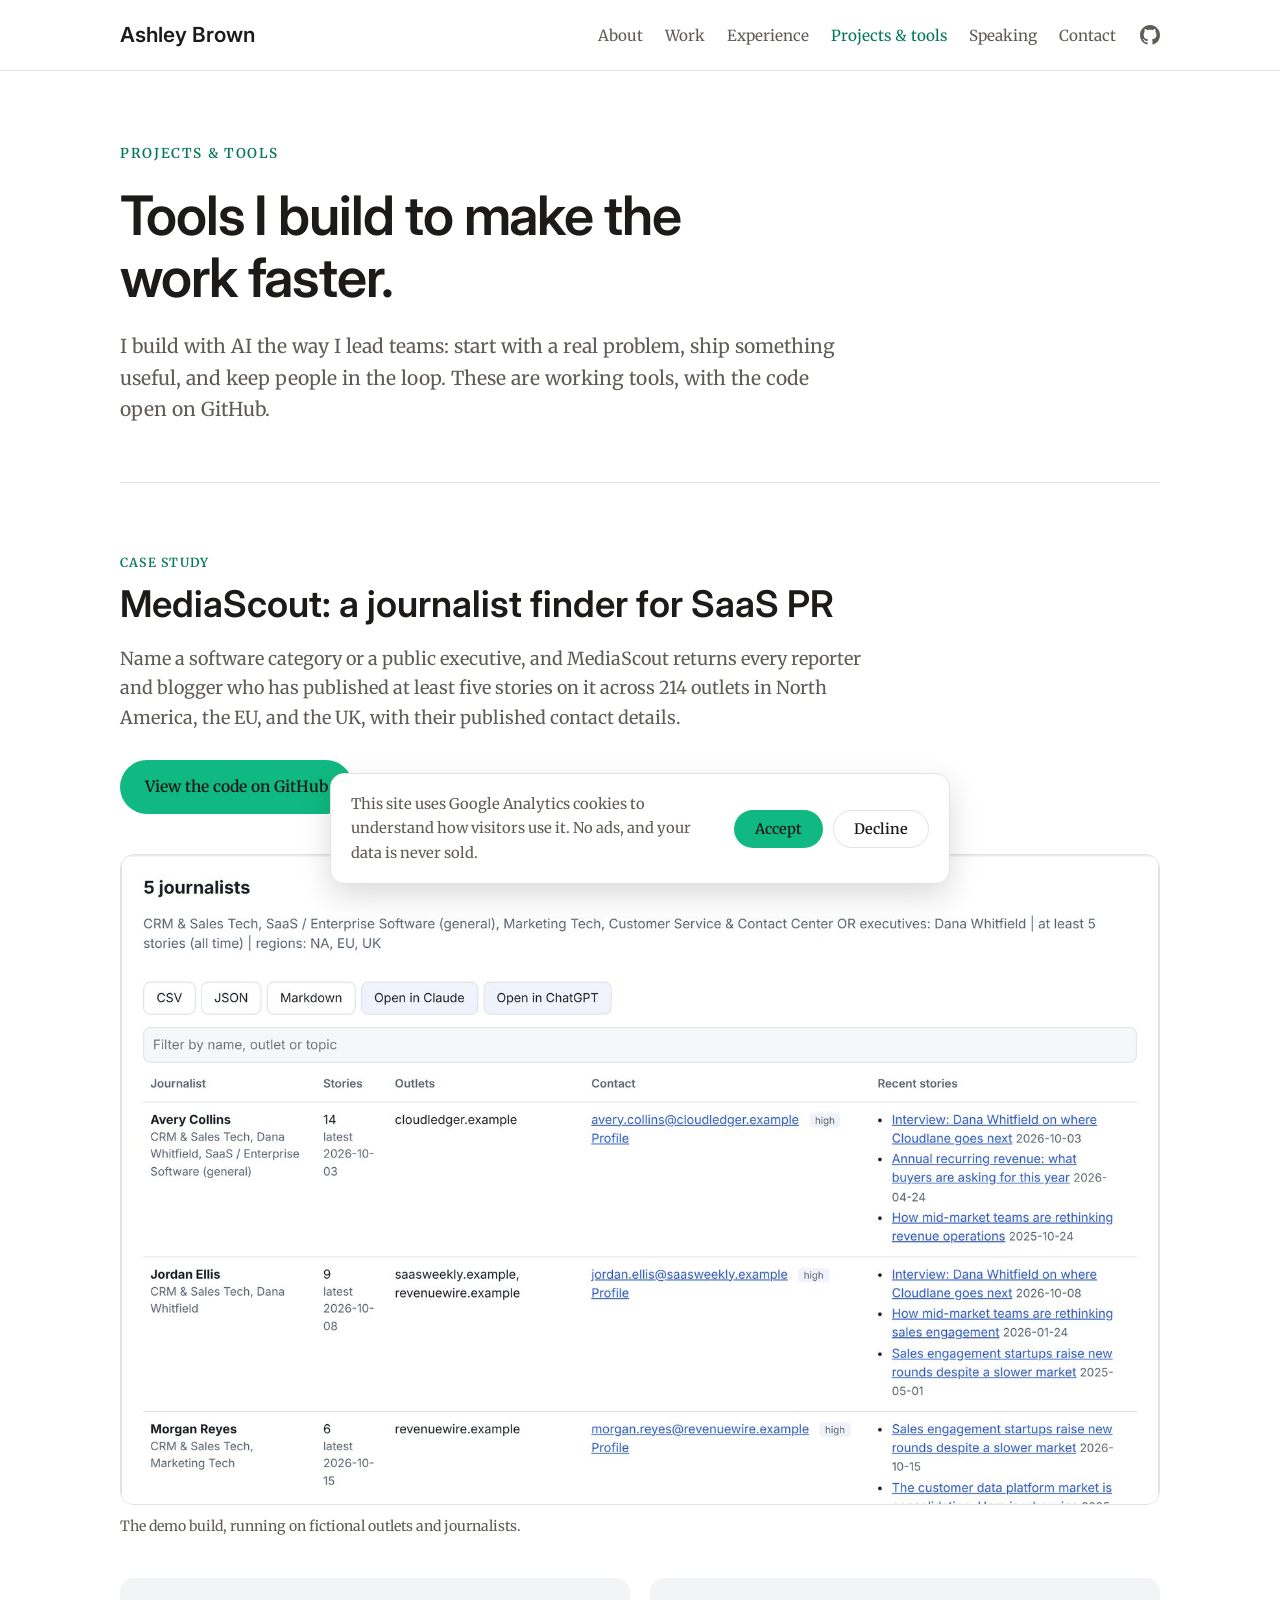
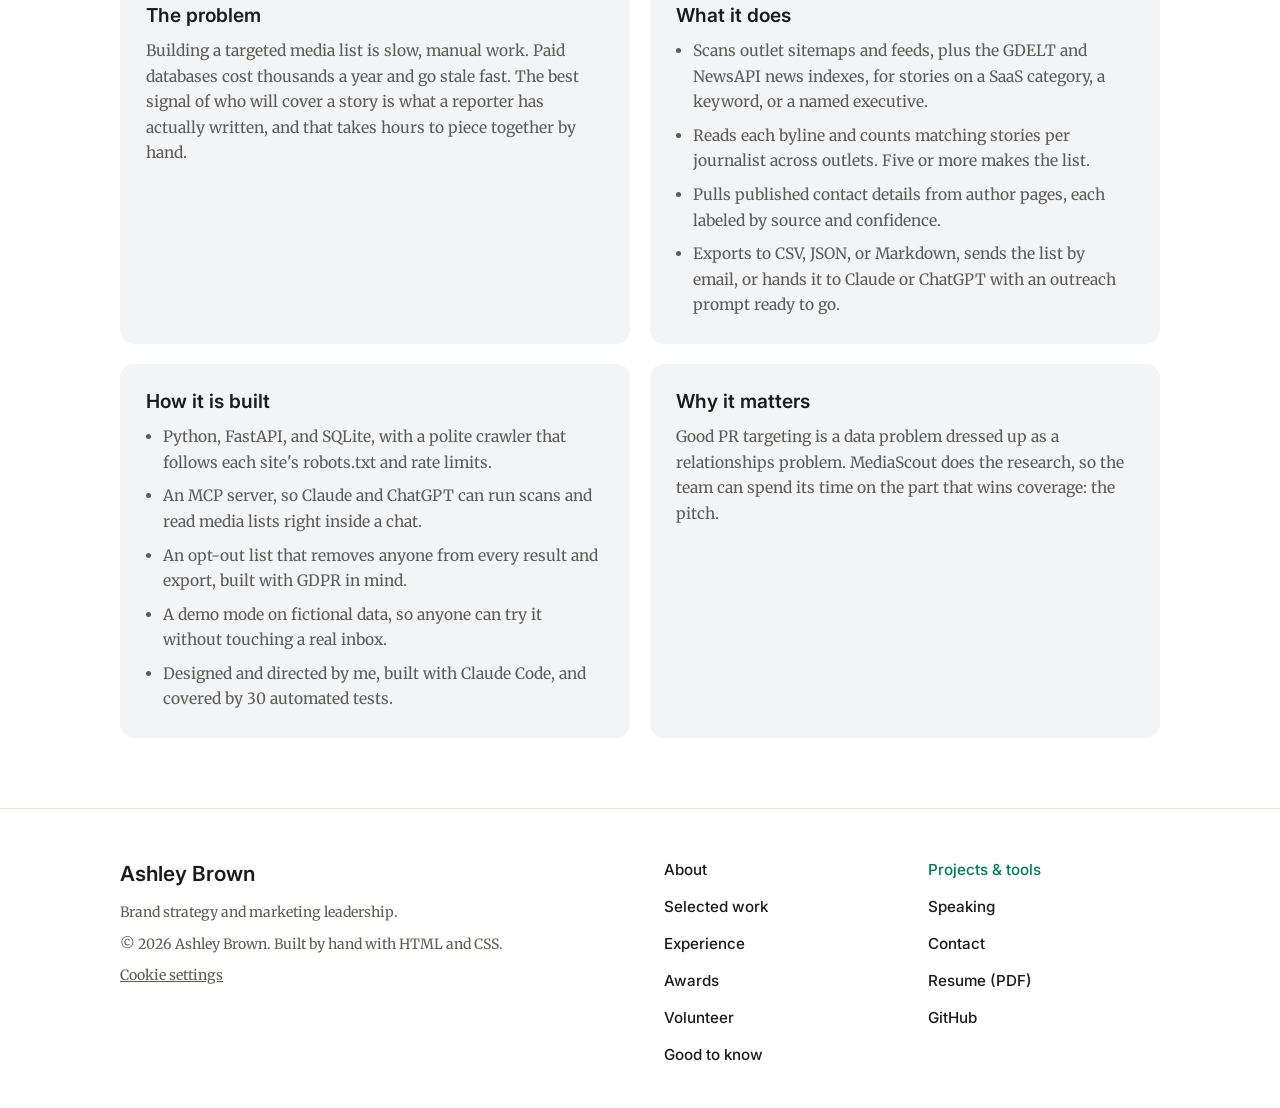
==== commit 737056f0: "Add GitHub profile link to the header and footer on every page Co-Authored-By: Claude Opus 5.5 <nore" ====
--- a/projects.html
+++ b/projects.html
@@ -37,6 +37,9 @@
       <a href="speaking.html">Speaking</a>
       <a href="/#contact">Contact</a>
     </nav>
+    <a class="header-github" href="https://github.com/ashleyastro" target="_blank" rel="me noopener noreferrer" aria-label="GitHub (opens in a new tab)" title="GitHub">
+      <svg viewBox="0 0 16 16" width="20" height="20" aria-hidden="true" focusable="false"><path fill="currentColor" d="M8 0c4.42 0 8 3.58 8 8a8.013 8.013 0 0 1-5.45 7.59c-.4.08-.55-.17-.55-.38 0-.27.01-1.13.01-2.2 0-.75-.25-1.23-.54-1.48 1.78-.2 3.65-.88 3.65-3.95 0-.88-.31-1.59-.82-2.15.08-.2.36-1.02-.08-2.12 0 0-.67-.22-2.2.82-.64-.18-1.32-.27-2-.27-.68 0-1.36.09-2 .27-1.53-1.03-2.2-.82-2.2-.82-.44 1.1-.16 1.92-.08 2.12-.51.56-.82 1.28-.82 2.15 0 3.06 1.86 3.75 3.64 3.95-.23.2-.44.55-.51 1.07-.46.21-1.61.55-2.33-.66-.15-.24-.6-.83-1.23-.82-.67.01-.27.38.01.53.34.19.73.9.82 1.13.16.45.68 1.31 2.69.94 0 .67.01 1.3.01 1.49 0 .21-.15.45-.55.38A7.995 7.995 0 0 1 0 8c0-4.42 3.58-8 8-8Z"/></svg>
+    </a>
   </header>
 
   <main id="top">
@@ -112,6 +115,7 @@
         <a href="speaking.html">Speaking</a>
         <a href="/#contact">Contact</a>
         <a href="Ashley_Brown_Resume.pdf" download>Resume (PDF)</a>
+        <a href="https://github.com/ashleyastro" target="_blank" rel="me noopener noreferrer">GitHub</a>
       </nav>
     </div>
   </footer>
--- a/style.css
+++ b/style.css
@@ -69,7 +69,16 @@
   text-decoration: none;
 }
 
-.site-header nav { display: flex; gap: 22px; }
+.site-header nav { display: flex; gap: 22px; margin-left: auto; }
+
+.header-github {
+  display: flex;
+  margin-left: 24px;
+  color: var(--muted);
+  transition: color 0.2s;
+}
+
+.header-github:hover { color: var(--accent-text); }
 
 .site-header nav a {
   text-decoration: none;
@@ -270,6 +279,9 @@
 .card-link:hover { text-decoration: underline; }
 
 /* Projects feature */
+.section-intro { max-width: 62ch; margin: -12px 0 24px; color: var(--muted); }
+.section-intro + .timeline > li:first-child { padding-top: 4px; }
+
 .feature {
   display: grid;
   grid-template-columns: minmax(0, 1fr) 320px;
@@ -497,7 +509,7 @@
 .footer-nav {
   display: grid;
   grid-template-columns: repeat(2, minmax(0, 1fr));
-  grid-template-rows: repeat(5, auto);
+  grid-template-rows: repeat(6, auto);
   grid-auto-flow: column;
   gap: 12px 32px;
   align-content: start;
@@ -575,7 +587,8 @@
   .logo-row ul { gap: 16px 22px; }
   .logo-row img { height: calc(var(--h) * 0.72); }
   .site-header { flex-wrap: wrap; row-gap: 10px; }
-  .site-header nav { width: 100%; justify-content: space-between; }
+  .site-header nav { width: 100%; justify-content: space-between; order: 2; }
+  .header-github { order: 1; }
   .speaking-hero { grid-template-columns: 1fr; gap: 28px; padding: 48px 0 44px; }
   .headshot { width: 160px; order: -1; }
   .footer-inner { grid-template-columns: 1fr; }
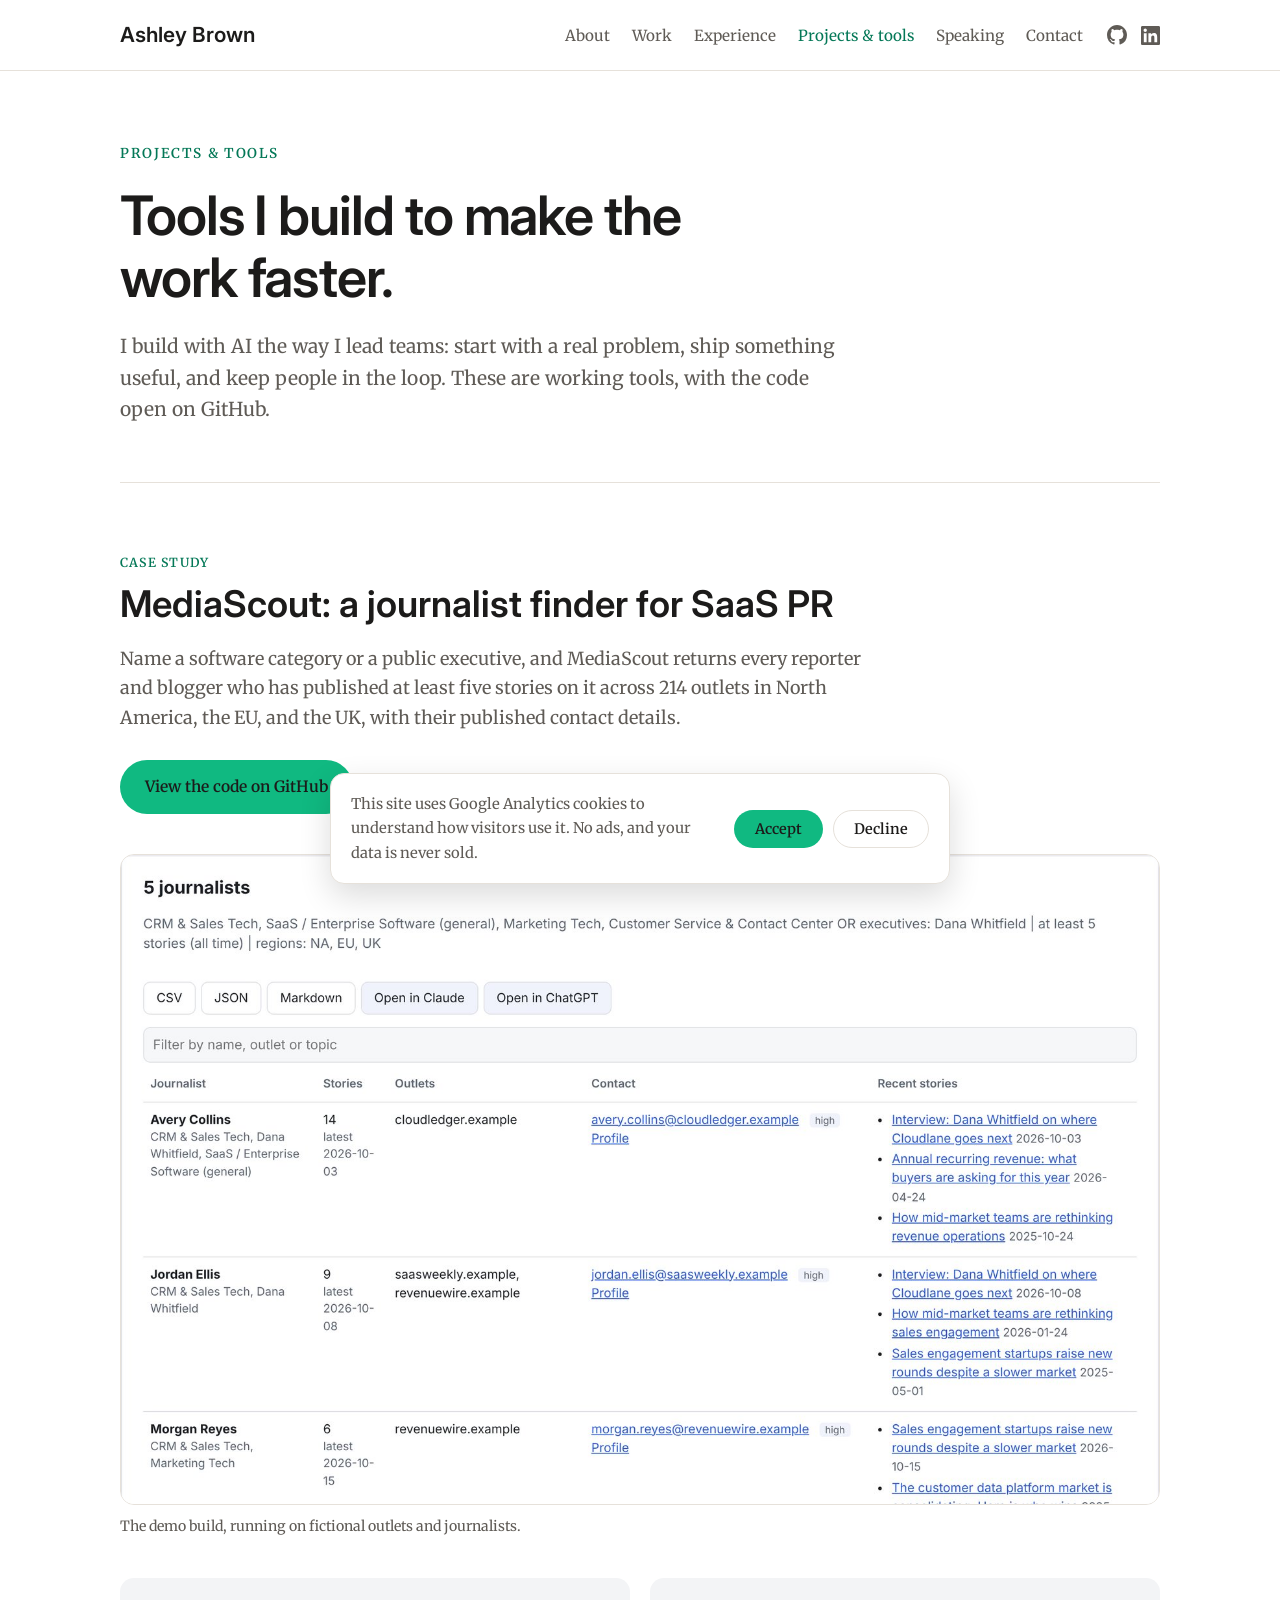
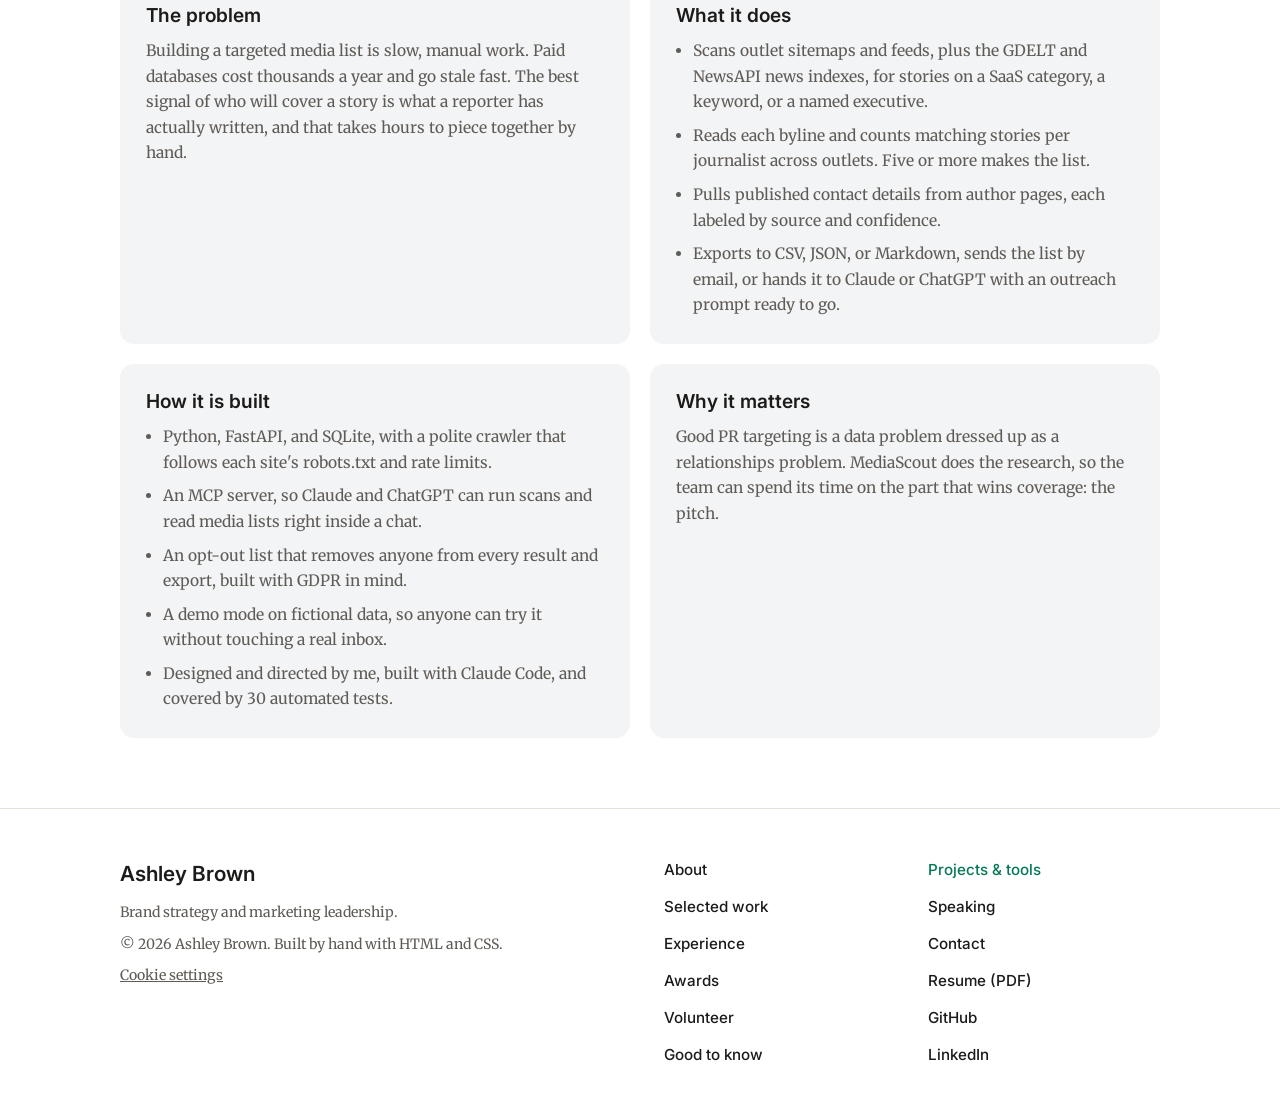
==== commit 185308b4: "Add LinkedIn link to the header and footer on every page Co-Authored-By: Claude Opus 5.5 <noreply@an" ====
--- a/projects.html
+++ b/projects.html
@@ -37,9 +37,14 @@
       <a href="speaking.html">Speaking</a>
       <a href="/#contact">Contact</a>
     </nav>
-    <a class="header-github" href="https://github.com/ashleyastro" target="_blank" rel="me noopener noreferrer" aria-label="GitHub (opens in a new tab)" title="GitHub">
-      <svg viewBox="0 0 16 16" width="20" height="20" aria-hidden="true" focusable="false"><path fill="currentColor" d="M8 0c4.42 0 8 3.58 8 8a8.013 8.013 0 0 1-5.45 7.59c-.4.08-.55-.17-.55-.38 0-.27.01-1.13.01-2.2 0-.75-.25-1.23-.54-1.48 1.78-.2 3.65-.88 3.65-3.95 0-.88-.31-1.59-.82-2.15.08-.2.36-1.02-.08-2.12 0 0-.67-.22-2.2.82-.64-.18-1.32-.27-2-.27-.68 0-1.36.09-2 .27-1.53-1.03-2.2-.82-2.2-.82-.44 1.1-.16 1.92-.08 2.12-.51.56-.82 1.28-.82 2.15 0 3.06 1.86 3.75 3.64 3.95-.23.2-.44.55-.51 1.07-.46.21-1.61.55-2.33-.66-.15-.24-.6-.83-1.23-.82-.67.01-.27.38.01.53.34.19.73.9.82 1.13.16.45.68 1.31 2.69.94 0 .67.01 1.3.01 1.49 0 .21-.15.45-.55.38A7.995 7.995 0 0 1 0 8c0-4.42 3.58-8 8-8Z"/></svg>
-    </a>
+    <div class="header-social">
+      <a href="https://github.com/ashleyastro" target="_blank" rel="me noopener noreferrer" aria-label="GitHub (opens in a new tab)" title="GitHub">
+        <svg viewBox="0 0 16 16" width="20" height="20" aria-hidden="true" focusable="false"><path fill="currentColor" d="M8 0c4.42 0 8 3.58 8 8a8.013 8.013 0 0 1-5.45 7.59c-.4.08-.55-.17-.55-.38 0-.27.01-1.13.01-2.2 0-.75-.25-1.23-.54-1.48 1.78-.2 3.65-.88 3.65-3.95 0-.88-.31-1.59-.82-2.15.08-.2.36-1.02-.08-2.12 0 0-.67-.22-2.2.82-.64-.18-1.32-.27-2-.27-.68 0-1.36.09-2 .27-1.53-1.03-2.2-.82-2.2-.82-.44 1.1-.16 1.92-.08 2.12-.51.56-.82 1.28-.82 2.15 0 3.06 1.86 3.75 3.64 3.95-.23.2-.44.55-.51 1.07-.46.21-1.61.55-2.33-.66-.15-.24-.6-.83-1.23-.82-.67.01-.27.38.01.53.34.19.73.9.82 1.13.16.45.68 1.31 2.69.94 0 .67.01 1.3.01 1.49 0 .21-.15.45-.55.38A7.995 7.995 0 0 1 0 8c0-4.42 3.58-8 8-8Z"/></svg>
+      </a>
+      <a href="https://www.linkedin.com/in/tashleybrown/" target="_blank" rel="me noopener noreferrer" aria-label="LinkedIn (opens in a new tab)" title="LinkedIn">
+        <svg viewBox="0 0 24 24" width="19" height="19" aria-hidden="true" focusable="false"><path fill="currentColor" d="M20.447 20.452h-3.554v-5.569c0-1.328-.027-3.037-1.852-3.037-1.853 0-2.136 1.445-2.136 2.939v5.667H9.351V9h3.414v1.561h.046c.477-.9 1.637-1.85 3.37-1.85 3.601 0 4.267 2.37 4.267 5.455v6.286zM5.337 7.433c-1.144 0-2.063-.926-2.063-2.065 0-1.138.92-2.063 2.063-2.063 1.14 0 2.064.925 2.064 2.063 0 1.139-.925 2.065-2.064 2.065zm1.782 13.019H3.555V9h3.564v11.452zM22.225 0H1.771C.792 0 0 .774 0 1.729v20.542C0 23.227.792 24 1.771 24h20.451C23.2 24 24 23.227 24 22.271V1.729C24 .774 23.2 0 22.222 0h.003z"/></svg>
+      </a>
+    </div>
   </header>
 
   <main id="top">
@@ -116,6 +121,7 @@
         <a href="/#contact">Contact</a>
         <a href="Ashley_Brown_Resume.pdf" download>Resume (PDF)</a>
         <a href="https://github.com/ashleyastro" target="_blank" rel="me noopener noreferrer">GitHub</a>
+        <a href="https://www.linkedin.com/in/tashleybrown/" target="_blank" rel="me noopener noreferrer">LinkedIn</a>
       </nav>
     </div>
   </footer>
--- a/style.css
+++ b/style.css
@@ -71,14 +71,20 @@
 
 .site-header nav { display: flex; gap: 22px; margin-left: auto; }
 
-.header-github {
-  display: flex;
+.header-social {
+  display: flex;
+  align-items: center;
+  gap: 14px;
   margin-left: 24px;
+}
+
+.header-social a {
+  display: flex;
   color: var(--muted);
   transition: color 0.2s;
 }
 
-.header-github:hover { color: var(--accent-text); }
+.header-social a:hover { color: var(--accent-text); }
 
 .site-header nav a {
   text-decoration: none;
@@ -588,7 +594,7 @@
   .logo-row img { height: calc(var(--h) * 0.72); }
   .site-header { flex-wrap: wrap; row-gap: 10px; }
   .site-header nav { width: 100%; justify-content: space-between; order: 2; }
-  .header-github { order: 1; }
+  .header-social { order: 1; }
   .speaking-hero { grid-template-columns: 1fr; gap: 28px; padding: 48px 0 44px; }
   .headshot { width: 160px; order: -1; }
   .footer-inner { grid-template-columns: 1fr; }
